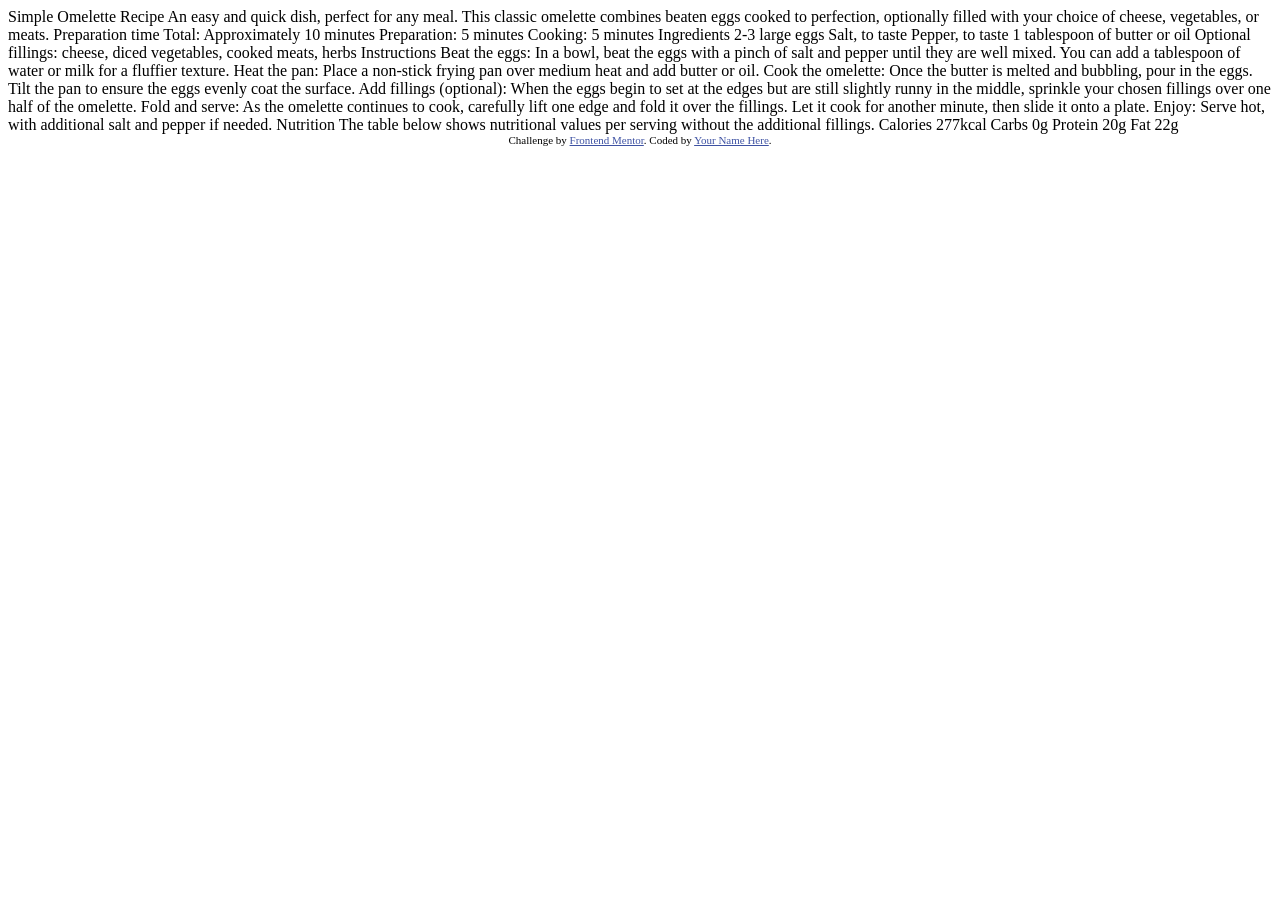
==== recipe-page-main/index.html @ f3b8d7a0 "Add recipe-page-main project Made-with: Cursor" ====
<!DOCTYPE html>
<html lang="en">
<head>
  <meta charset="UTF-8">
  <meta name="viewport" content="width=device-width, initial-scale=1.0"> <!-- displays site properly based on user's device -->

  <link rel="icon" type="image/png" sizes="32x32" href="./assets/images/favicon-32x32.png">
  
  <title>Frontend Mentor | Recipe page</title>

  <!-- Feel free to remove these styles or customise in your own stylesheet 👍 -->
  <style>
    .attribution { font-size: 11px; text-align: center; }
    .attribution a { color: hsl(228, 45%, 44%); }
  </style>
</head>
<body>

  Simple Omelette Recipe

  An easy and quick dish, perfect for any meal. This classic omelette combines beaten eggs cooked 
  to perfection, optionally filled with your choice of cheese, vegetables, or meats.

  Preparation time

  Total: Approximately 10 minutes
  Preparation: 5 minutes
  Cooking: 5 minutes

  Ingredients

  2-3 large eggs
  Salt, to taste
  Pepper, to taste
  1 tablespoon of butter or oil
  Optional fillings: cheese, diced vegetables, cooked meats, herbs

  Instructions

  Beat the eggs: In a bowl, beat the eggs with a pinch of salt and pepper until they are well mixed. 
  You can add a tablespoon of water or milk for a fluffier texture.

  Heat the pan: Place a non-stick frying pan over medium heat and add butter or oil.

  Cook the omelette: Once the butter is melted and bubbling, pour in the eggs. Tilt the pan to ensure 
  the eggs evenly coat the surface.

  Add fillings (optional): When the eggs begin to set at the edges but are still slightly runny in the 
  middle, sprinkle your chosen fillings over one half of the omelette.

  Fold and serve: As the omelette continues to cook, carefully lift one edge and fold it over the 
  fillings. Let it cook for another minute, then slide it onto a plate.

  Enjoy: Serve hot, with additional salt and pepper if needed.

  Nutrition

  The table below shows nutritional values per serving without the additional fillings.

  Calories
  277kcal

  Carbs
  0g

  Protein
  20g

  Fat
  22g
  
  <div class="attribution">
    Challenge by <a href="https://www.frontendmentor.io?ref=challenge" target="_blank">Frontend Mentor</a>. 
    Coded by <a href="#">Your Name Here</a>.
  </div>
</body>
</html>
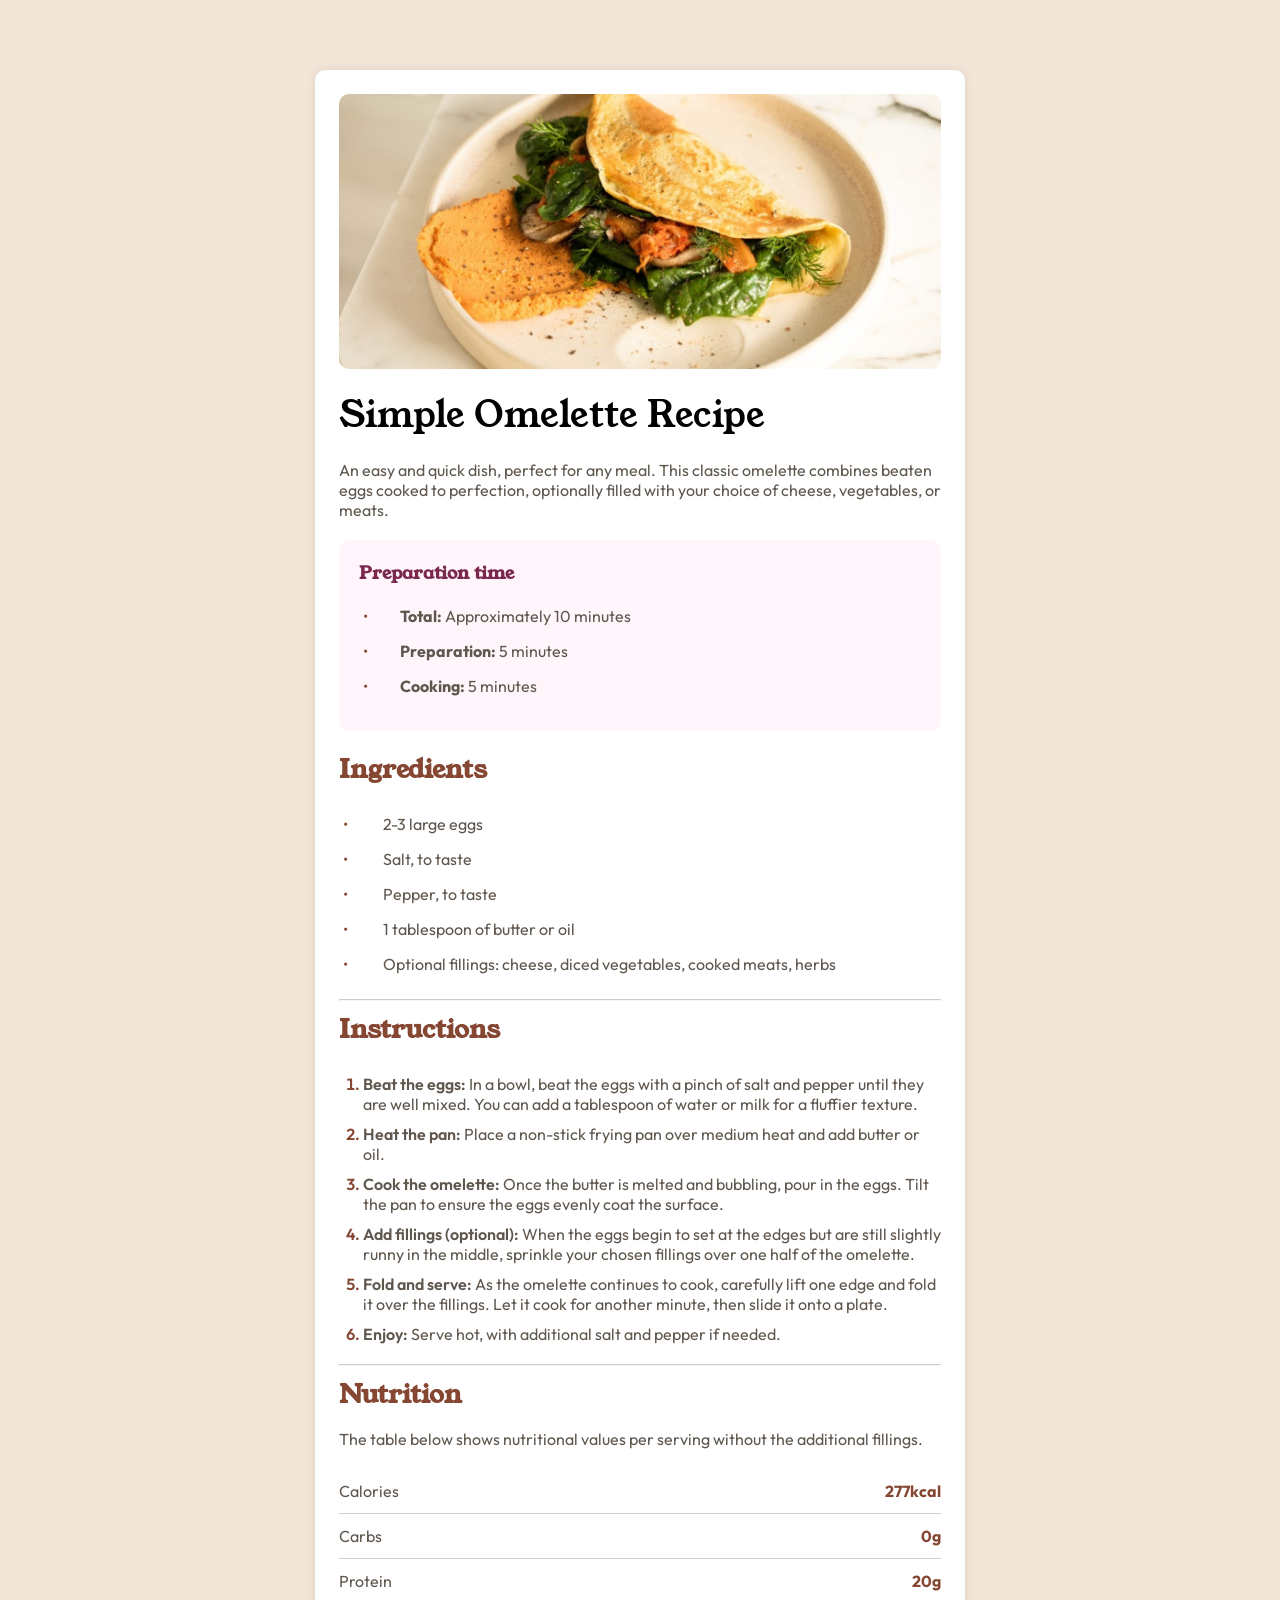
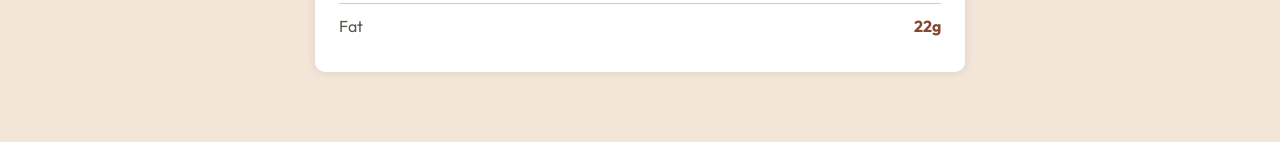
==== commit b9a446ec: "Recipe page: layout, lists, single nutrition table, CSS polish Made-with: Cursor" ====
--- a/recipe-page-main/index.html
+++ b/recipe-page-main/index.html
@@ -1,77 +1,75 @@
 <!DOCTYPE html>
 <html lang="en">
 <head>
-  <meta charset="UTF-8">
-  <meta name="viewport" content="width=device-width, initial-scale=1.0"> <!-- displays site properly based on user's device -->
-
-  <link rel="icon" type="image/png" sizes="32x32" href="./assets/images/favicon-32x32.png">
-  
-  <title>Frontend Mentor | Recipe page</title>
-
-  <!-- Feel free to remove these styles or customise in your own stylesheet 👍 -->
-  <style>
-    .attribution { font-size: 11px; text-align: center; }
-    .attribution a { color: hsl(228, 45%, 44%); }
-  </style>
+    <meta charset="UTF-8">
+    <meta name="viewport" content="width=device-width, initial-scale=1.0">
+    <title>Frontend Mentor | Recipe page</title>
+    <link rel="stylesheet" href="style.css">
+    <link rel="icon" type="image/png" sizes="32x32" href="./assets/images/favicon-32x32.png">
 </head>
 <body>
-
-  Simple Omelette Recipe
-
-  An easy and quick dish, perfect for any meal. This classic omelette combines beaten eggs cooked 
-  to perfection, optionally filled with your choice of cheese, vegetables, or meats.
-
-  Preparation time
-
-  Total: Approximately 10 minutes
-  Preparation: 5 minutes
-  Cooking: 5 minutes
-
-  Ingredients
-
-  2-3 large eggs
-  Salt, to taste
-  Pepper, to taste
-  1 tablespoon of butter or oil
-  Optional fillings: cheese, diced vegetables, cooked meats, herbs
-
-  Instructions
-
-  Beat the eggs: In a bowl, beat the eggs with a pinch of salt and pepper until they are well mixed. 
-  You can add a tablespoon of water or milk for a fluffier texture.
-
-  Heat the pan: Place a non-stick frying pan over medium heat and add butter or oil.
-
-  Cook the omelette: Once the butter is melted and bubbling, pour in the eggs. Tilt the pan to ensure 
-  the eggs evenly coat the surface.
-
-  Add fillings (optional): When the eggs begin to set at the edges but are still slightly runny in the 
-  middle, sprinkle your chosen fillings over one half of the omelette.
-
-  Fold and serve: As the omelette continues to cook, carefully lift one edge and fold it over the 
-  fillings. Let it cook for another minute, then slide it onto a plate.
-
-  Enjoy: Serve hot, with additional salt and pepper if needed.
-
-  Nutrition
-
-  The table below shows nutritional values per serving without the additional fillings.
-
-  Calories
-  277kcal
-
-  Carbs
-  0g
-
-  Protein
-  20g
-
-  Fat
-  22g
-  
-  <div class="attribution">
-    Challenge by <a href="https://www.frontendmentor.io?ref=challenge" target="_blank">Frontend Mentor</a>. 
-    Coded by <a href="#">Your Name Here</a>.
-  </div>
+    <div class="recipe-card">
+        <div class="recipe-card-content">   
+        <img src="./assets/images/image-omelette.jpeg" alt="Omelette" class="recipe-image">
+        
+        <h1 class="recipe-card-title">Simple Omelette Recipe</h1>
+        <p class="recipe-card-description">An easy and quick dish, perfect for any meal. This classic omelette combines beaten eggs cooked to perfection, optionally filled with your choice of cheese, vegetables, or meats.</p>
+        <div class="recipe-card-preparation-time-container">
+            <h2 class="recipe-card-preparation-time-title">Preparation time</h2>
+            <ul class="recipe-card-preparation-time-list">
+                <li><strong>Total:</strong> Approximately 10 minutes</li>
+                <li><strong>Preparation:</strong> 5 minutes</li>
+                <li><strong>Cooking:</strong> 5 minutes</li>
+            </ul>
+        </div>
+        <div class="recipe-card-ingredients-container">
+        <h2 class="recipe-card-ingredients-title">Ingredients</h2>
+        <ul class="recipe-card-ingredients-list">
+            <li>2-3 large eggs</li>
+            <li>Salt, to taste</li>
+            <li>Pepper, to taste</li>
+            <li>1 tablespoon of butter or oil</li>
+            <li>Optional fillings: cheese, diced vegetables, cooked meats, herbs</li>
+        </ul>
+        <hr class="recipe-card-divider">
+        <div class="recipe-card-instructions-container">    
+            <h2 class="recipe-card-instructions-title">Instructions</h2>
+            <ol class="recipe-card-instructions-list">
+                <li><strong>Beat the eggs:</strong> In a bowl, beat the eggs with a pinch of salt and pepper until they are well mixed. You can add a tablespoon of water or milk for a fluffier texture.</li>
+                <li><strong>Heat the pan:</strong> Place a non-stick frying pan over medium heat and add butter or oil.</li>
+                <li><strong>Cook the omelette:</strong> Once the butter is melted and bubbling, pour in the eggs. Tilt the pan to ensure the eggs evenly coat the surface.</li>
+                <li><strong>Add fillings (optional):</strong> When the eggs begin to set at the edges but are still slightly runny in the middle, sprinkle your chosen fillings over one half of the omelette.</li>
+                <li><strong>Fold and serve:</strong> As the omelette continues to cook, carefully lift one edge and fold it over the fillings. Let it cook for another minute, then slide it onto a plate.</li>
+                <li><strong>Enjoy:</strong> Serve hot, with additional salt and pepper if needed.</li>
+            </ol>
+        </div>
+        <hr class="recipe-card-divider">
+        <div class="recipe-card-nutrition-container">
+            <h2 class="recipe-card-nutrition-title">Nutrition</h2>
+            <p class="recipe-card-nutrition-description">The table below shows nutritional values per serving without the additional fillings.</p>
+            <table class="recipe-card-nutrition-table">
+                <tbody>
+                    <tr>
+                        <td class="recipe-card-nutrition-table-nutrient">Calories</td>
+                        <td class="recipe-card-nutrition-table-value">277kcal</td>
+                    </tr>
+                    <tr>
+                        <td class="recipe-card-nutrition-table-nutrient">Carbs</td>
+                        <td class="recipe-card-nutrition-table-value">0g</td>
+                    </tr>
+                    <tr>
+                        <td class="recipe-card-nutrition-table-nutrient">Protein</td>
+                        <td class="recipe-card-nutrition-table-value">20g</td>
+                    </tr>
+                    <tr>
+                        <td class="recipe-card-nutrition-table-nutrient">Fat</td>
+                        <td class="recipe-card-nutrition-table-value">22g</td>
+                    </tr>
+                </tbody>
+            </table>
+        </div>
+        </div>
+        </div>
+    </div>
 </body>
 </html>
--- a/recipe-page-main/style.css
+++ b/recipe-page-main/style.css
@@ -0,0 +1,202 @@
+@import url('https://fonts.googleapis.com/css2?family=Young+Serif&display=swap');
+@import url('https://fonts.googleapis.com/css2?family=Outfit:wght@400;600;700&display=swap');
+* {
+    margin: 0;
+    padding: 0;
+    box-sizing: border-box;
+}
+
+body {
+background-color: hsl(30, 54%, 90%);
+display: flex;
+justify-content: center;
+align-items: center;
+height: 100%;
+font-family: 'Outfit', sans-serif;
+}
+
+.recipe-card {
+display: flex;
+justify-content: center;
+flex-direction: column;
+text-align: left;
+background-color: hsl(0, 0%, 100%);
+border-radius: 10px;
+box-shadow: 0 0 10px 0 rgba(0, 0, 0, 0.1);
+padding: 24px;
+min-height: 100%;
+max-width: 650px;
+margin: 70px;
+}
+
+.recipe-image {
+    width: 100%;
+    height: 100%;
+    object-fit: cover;
+    border-radius: 10px;
+}
+
+.recipe-card-content {
+    display: flex;
+    flex-direction: column;
+    gap: 20px;
+}
+
+.recipe-card-title {
+    font-size: 36px;
+    font-weight: 400;
+}
+
+.recipe-card-content p {
+    font-size: 16px;
+    font-weight: 400;
+    color: hsl(30, 10%, 34%);
+}
+
+
+h1, h2{
+    font-family: 'Young Serif', serif;
+}
+
+h2 {
+    font-size: 26px;
+    font-weight: 600;
+    color: hsl(14, 45%, 36%);
+    padding-top: 0;
+    padding-bottom: 16px;
+}
+
+.recipe-card-preparation-time-container {
+    display: flex;
+    flex-direction: column;
+    border-radius: 10px;
+    background-color: hsl(330, 100%, 98%);
+
+}
+
+.recipe-card-preparation-time-title {
+    font-size: 18px;
+    font-weight: 600;
+    color: hsl(332, 51%, 32%);
+    padding: 20px;
+
+}
+.recipe-card-preparation-time-list {
+    margin-bottom: 20px;
+    list-style: none;
+    display: flex;
+    flex-direction: column;
+    justify-content: center;
+}
+
+.recipe-card-preparation-time-list li {
+    margin-left: 20px;
+    gap: 3px;
+    font-size: 16px;
+    font-weight: 400;
+    margin-bottom: 15px;
+    color: hsl(30, 10%, 34%);
+}
+
+.recipe-card-preparation-time-list li::before {
+    content: "•";
+    padding-left: 20px;
+    display: inline-block;
+    width: 2.3em; 
+    margin-left: -1em;
+    color: hsl(14, 45%, 36%);
+}
+
+.recipe-card-ingredients-container {
+    display: flex;
+    flex-direction: column;
+    gap: 10px;
+}
+.recipe-card-ingredients-list li{
+    display: flex;
+    flex-direction: row;
+    gap: 3px;
+    font-size: 16px;
+    font-weight: 400;
+    margin-bottom: 15px;
+    color: hsl(30, 10%, 34%);
+}
+
+.recipe-card-ingredients-list li::before{
+    content: "•";
+    padding-left: 20px;
+    display: inline-block;
+    width: 2.3em; 
+    margin-left: -1em;
+    color: hsl(14, 45%, 36%);
+}
+
+.recipe-card-instructions-container {
+    display: flex;
+    flex-direction: column;
+    gap: 10px;
+    
+}
+
+.recipe-card-instructions-list {
+    list-style-position: outside;
+    padding-left: 1.5rem;
+}
+.recipe-card-instructions-list li {
+    font-size: 16px;
+    font-weight: 400;
+    color: hsl(30, 10%, 34%);
+    margin-bottom: 10px;
+}
+
+
+.recipe-card-instructions-list li strong {
+    font-weight: 600;
+}
+.recipe-card-instructions-list li::marker {
+    color: hsl(14, 45%, 36%);
+    font-weight: 600;
+}
+
+.recipe-card-divider {
+    color: hsl(30, 10%, 34%);
+    opacity: 0.5;
+}
+.recipe-card-nutrition-container {
+    display: flex;
+    flex-direction: column;
+}
+
+.recipe-card-nutrition-description {
+    font-size: 12px;
+    font-weight: 400;
+    color: hsl(30, 10%, 34%);
+    padding-bottom: 20px;
+}
+.recipe-card-nutrition-table {
+    width: 100%;
+    border-collapse: collapse;
+}
+
+.recipe-card-nutrition-table tbody tr {
+    border-bottom: 1px solid hsl(30, 10%, 80%);
+}
+
+.recipe-card-nutrition-table tbody tr:last-child {
+    border-bottom: none;
+}
+
+.recipe-card-nutrition-table-nutrient {
+    color: hsl(30, 10%, 34%);
+    padding: 12px 0;
+    width: 50%;
+}
+
+.recipe-card-nutrition-table-value {
+    text-align: right;
+    color: hsl(14, 45%, 36%);
+    font-weight: 700;
+    font-size: 16px;
+    padding: 12px 0;
+    width: 50%;
+}
